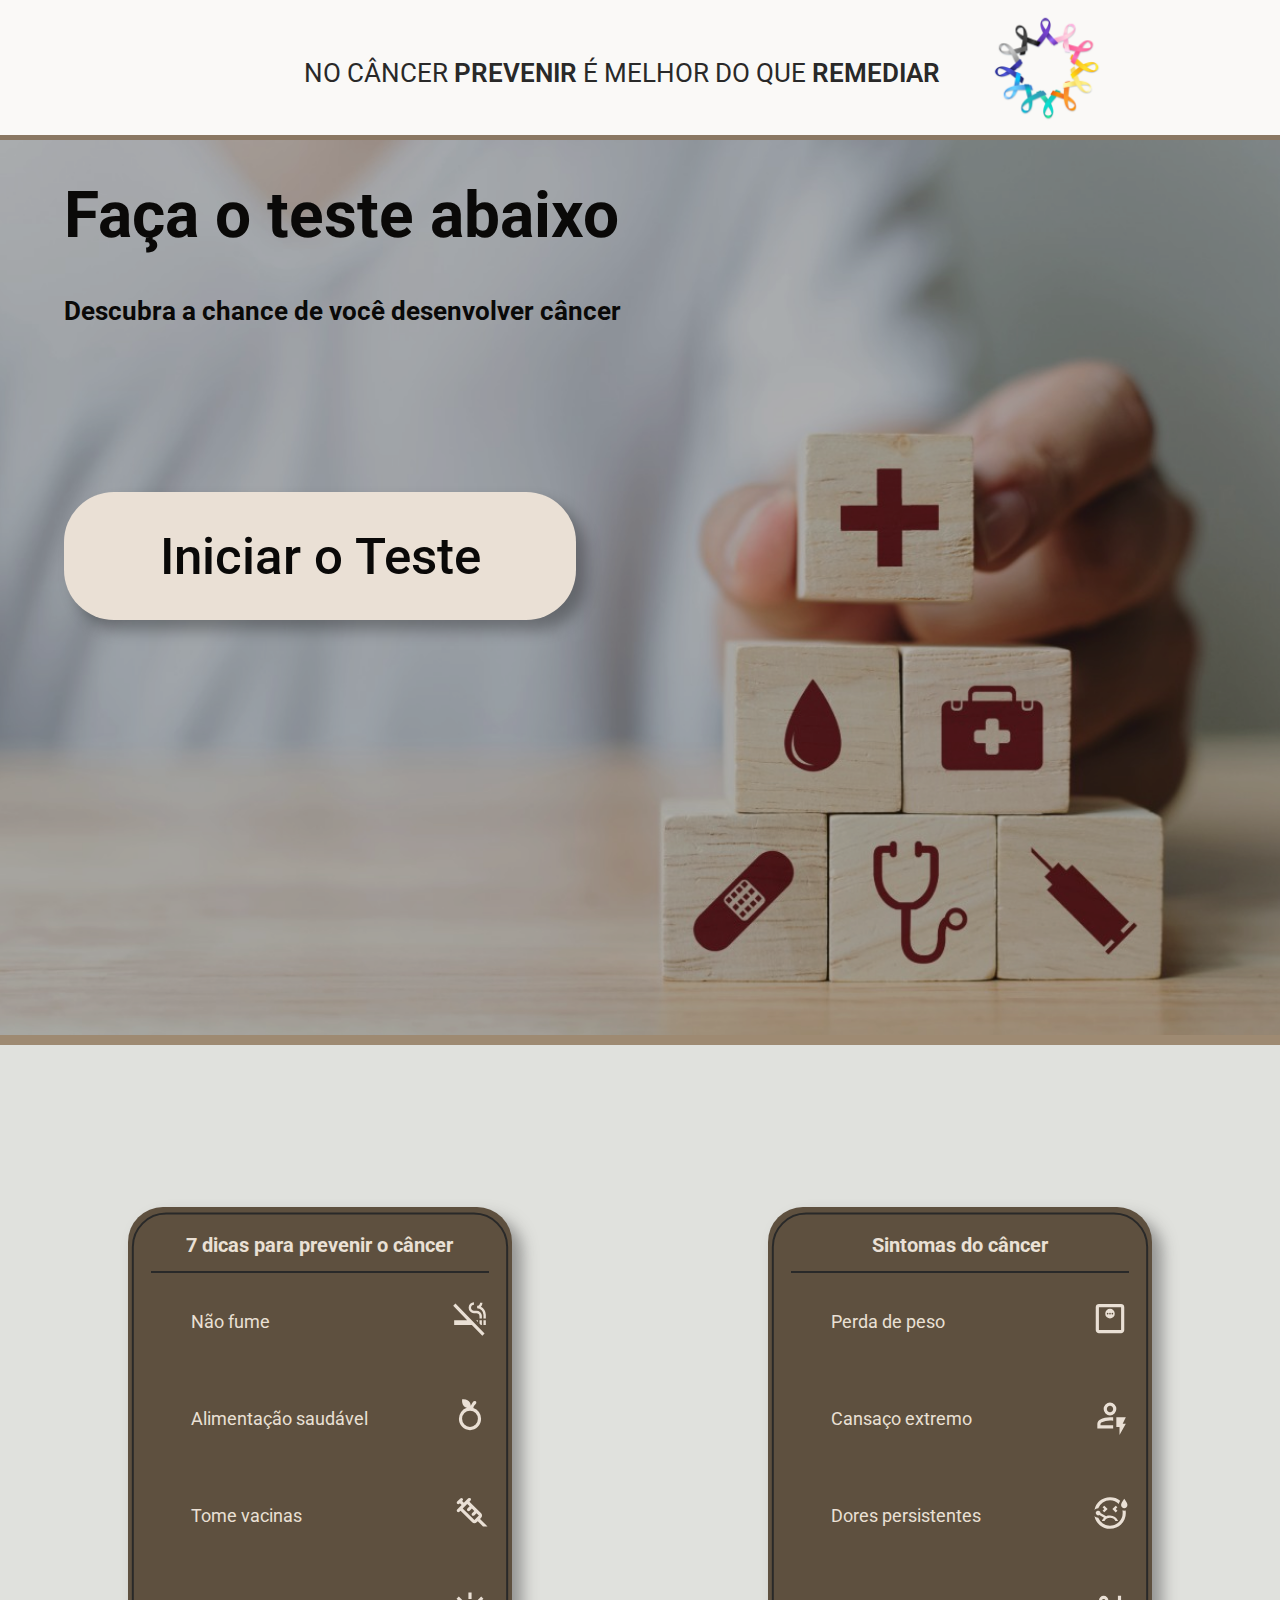
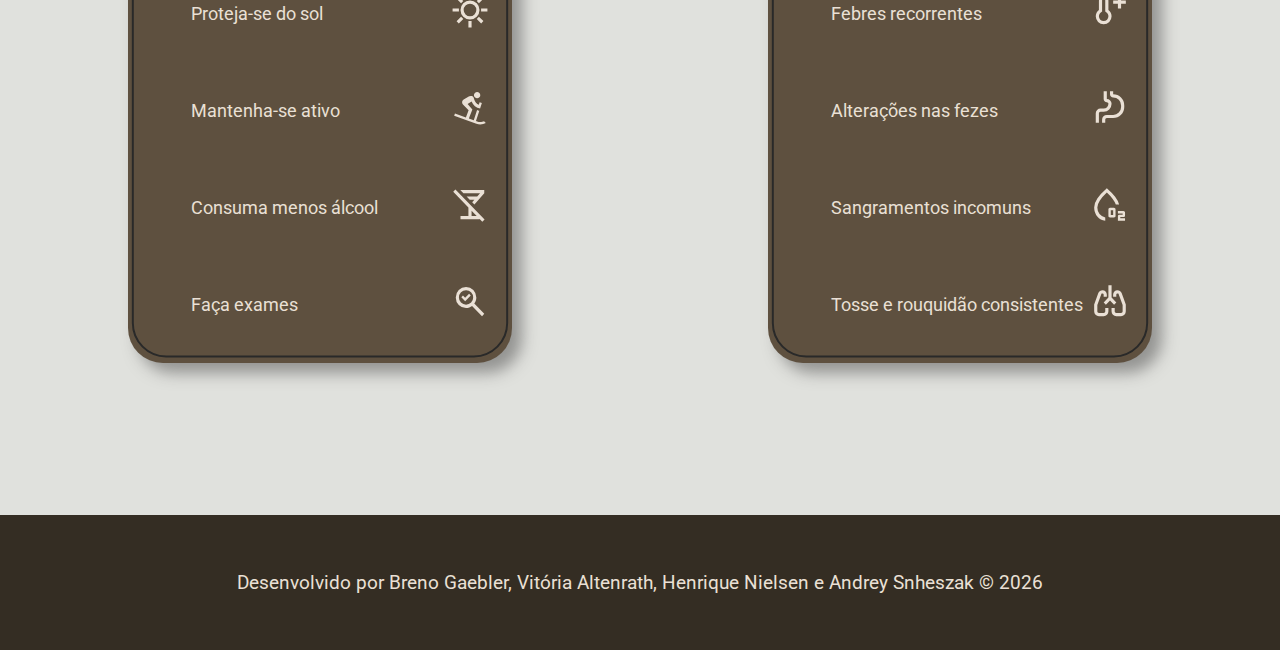
==== index.html @ 9a08d69b "Feita página inicial" ====
<!DOCTYPE html>
<html lang="en">
<head>
    <meta charset="UTF-8">
    <meta name="viewport" content="width=device-width, initial-scale=1.0">
    <title>Home</title>
    <link rel="stylesheet" href="css/style.css">

    <link rel="preconnect" href="https://fonts.googleapis.com">
    <link rel="preconnect" href="https://fonts.gstatic.com" crossorigin>
    <link href="https://fonts.googleapis.com/css2?family=Roboto:ital,wght@0,100;0,300;0,400;0,500;0,700;0,900;1,100;1,300;1,400;1,500;1,700;1,900&display=swap" rel="stylesheet">


</head>
<body>
    <!--Header-->

    <header>
        <p>NO CÂNCER <span>PREVENIR</span> É MELHOR DO QUE <span>REMEDIAR</span></p>
        <img src="images/Logo.jpg" alt="Fitas da consiência">
    </header>

    <!--Hereo-->

    <div class="image">
        <img src="images/fundo_medico.jpg" alt="Fundo com um medico">
    </div>

    <div class="transparency">

    </div>

    <div class="texts">
        <h1>Faça o teste abaixo</h1>
        <h2>Descubra a chance de você desenvolver câncer</h2>
        <a href="quiz.html"><div class="button">
            <p>Iniciar o Teste</p>
        </div></a>
    </div>

    <!--Content-->

    <div class="content">
        <div class="text1">

            <div class="just-container"><div class="border"></div></div>

            <div class="title">
                <h3>7 dicas para prevenir o câncer</h3>
            </div>
            <div class="tips">
                <ul>
                    <li>Não fume</li>
                    <li>Alimentação saudável</li>
                    <li>Tome vacinas</li>
                    <li>Proteja-se do sol</li>
                    <li>Mantenha-se ativo</li>
                    <li>Consuma menos álcool</li>
                    <li>Faça exames</li>
                </ul>
            </div>
            <div class="imagessss">
                <img src="images/smoke_free_24dp_5F6368_FILL0_wght400_GRAD0_opsz24.svg" alt="Não fume">
                <img src="images/nutrition_24dp_5F6368_FILL0_wght400_GRAD0_opsz24.svg" alt="Fruta">
                <img src="images/syringe_24dp_5F6368_FILL0_wght400_GRAD0_opsz24.svg" alt="Vacina">
                <img src="images/sunny_24dp_5F6368_FILL0_wght400_GRAD0_opsz24.svg" alt="Sol">
                <img src="images/downhill_skiing_24dp_5F6368_FILL0_wght400_GRAD0_opsz24.svg" alt="Esporte">
                <img src="images/no_drinks_24dp_EAE0D5_FILL0_wght400_GRAD0_opsz24.svg" alt="No drinks">
                <img src="images/search_check_24dp_EAE0D5_FILL0_wght400_GRAD0_opsz24.svg" alt="Exams">
            </div>

            <div class="border-top">

            </div>
        </div>
        <div class="text2">
            <div class="just-container">
                <div class="border">
                </div>
            </div>
            <div class="title">
                <h3>Sintomas do câncer</h3>
            </div>
            <div class="tips">
                <ul>
                    <li>Perda de peso</li>
                    <li>Cansaço extremo</li>
                    <li>Dores persistentes</li>
                    <li>Febres recorrentes</li>
                    <li>Alterações nas fezes</li>
                    <li>Sangramentos incomuns</li>
                    <li>Tosse e rouquidão consistentes</li>
                </ul>
            </div>
            <div class="imagessss">
                <img src="images/monitor_weight_24dp_EAE0D5_FILL0_wght400_GRAD0_opsz24.svg" alt="Não fume">
                <img src="images/recent_patient_24dp_EAE0D5_FILL0_wght400_GRAD0_opsz24.svg" alt="Fruta">
                <img src="images/sick_24dp_EAE0D5_FILL0_wght400_GRAD0_opsz24.svg" alt="Vacina">
                <img src="images/thermometer_gain_24dp_EAE0D5_FILL0_wght400_GRAD0_opsz24.svg" alt="Sol">
                <img src="images/gastroenterology_24dp_EAE0D5_FILL0_wght400_GRAD0_opsz24.svg" alt="Esporte">
                <img src="images/spo2_24dp_EAE0D5_FILL0_wght400_GRAD0_opsz24.svg" alt="No drinks">
                <img src="images/pulmonology_24dp_EAE0D5_FILL0_wght400_GRAD0_opsz24.svg" alt="Exams">
            </div>
            <div class="border-top">

            </div>
        </div>
    </div>
    
    <footer>
        <p>Desenvolvido por Breno Gaebler, Vitória Altenrath, Henrique Nielsen e Andrey Snheszak © <span id="year"></span></p>
    </footer>
    <script src="js/index.js"></script>
</body>
</html>
---- css/style.css ----
header{
    height: 100%;
    width: 100%;
    display: flex;
    align-items: center;
    justify-content: center;
    background-color: #faf9f7;
    grid-row: 0 1;
}
header p{
    font-family: "Roboto", sans-serif;
    font-weight: 400;
    position: relative;
    top: 5px;
    font-size: 2vw;
    color: #292929;
    left: 5vh;
}

header p span{
    font-weight: 600;
}

header img{
    height: 14vh;
    width: auto;
    position: relative;
    left: 10vh;
}

.image{
    height: 100%;
    width: 100%;
    max-height: 85vh;
    grid-row: 1 2;
    border-top: #c6ac8f solid 5px;
}

.image img{
    height: 100vh;
    width: 100%;
    object-fit: cover;
    object-position: 50% 85%;
    z-index: 1;
}

.transparency {
    position: absolute;
    top: 15vh;
    left: 0;
    width: 100%;
    height: 100%;
    background: rgba(0, 0, 0, 0.3); /* Transparência por cima da imagem */
}

body{
    display: grid;
    grid-template-rows: 15vh 100vh 120vh 15vh;
    margin: 0;
}

.texts{
    font-family: "Roboto", sans-serif;
    position: absolute;
    top: 15vh;
    grid-row: 1 2;
    width: 50%;
    height: 100%;
    color: #0a0908;
    margin-left: 5vw;
}

.texts h1{
    font-size: 5vw;
    grid-row: 0 1;
}

.texts h2{
    grid-row: 1 2;
    font-size: 2vw;
    margin-top: 1vw;
}

.texts div{
    grid-row: 2 3;
}

.button{
    height: 10vw;
    width: 40vw;
    background-color: #eae0d5;
    border-radius: 50px;
    margin-top: 13vw;
    box-shadow: 10px 10px 15px rgba(0, 0, 0, 0.3);
    display: flex;
    justify-content: center;
    align-items: center;
    transform: scale(1.0);
    transition: all 0.5s ease;
}

.button:hover{
    cursor: pointer;
    background-color: #d4c4b8;
    transform: scale(1.1);
}

.button p{
    font-size: 4vw;
    font-weight: 500;
    color: #0a0908;
}

a{
    text-decoration: none;
}

.content{
    height: 100%;
    width: 100%;
    background-color: #e0e1dd;
    border-top-color: #9e8a72;
    border-top-width: 10px;
    border-top-style: solid;
    display: grid;
    grid-template-columns: 1fr 3fr 1fr 1fr 3fr 1fr;
    grid-template-rows: 1.5fr 7fr 1.5fr;
}

.text1{
    grid-row: 2 / 3;
    grid-column: 2 / 3;
}

.text2{
    grid-row: 2 / 3;
    grid-column: 5 / 6;
}

.text1, .text2{
    font-family: "Roboto", sans-serif;
    background-color: #5e503f;
    width: 100%;
    height: 100%;
    max-width: 100%;
    max-width: 100%;
    border-radius: 35px;
    box-shadow: 10px 10px 15px rgba(71, 71, 71, 0.5);
    display: grid;
    grid-template-rows: 1fr 9fr;
    grid-template-columns: 2fr 5fr 5fr 88fr 5fr 5fr 2fr;
    color: #eae0d5;
}

.just-container{
    width: 100%;
    height: 100%;
    display: flex;
    justify-content: center;
    align-items: center;
    grid-row: 1 / 3;
    grid-column: 1 / 8;
    min-width: 100%;
    min-height: 100%;
}

.border{
    width: 100%;
    height: 100%;
    transform: scale(0.98);
    border: 2px solid #292929;
    border-radius: 35px;
}

.title{
    grid-row: 1 / 2;
    grid-column: 2 / 7;
    display: flex;
    align-items: center;
    justify-content: center;
    font-size: 1.35vw;
}

.tips{
    grid-row: 2 / 3;
    grid-column: 3 / 5;
    height: 100%;
    width: 100%;
    max-height: 100%;
}

ul{
    list-style: none;
    display: flex;
    flex-direction: column;
    justify-content: space-around;
    height: 100%;
    max-height: 100%;
    position: relative;
    bottom: 2vw;
}

.imagessss img{
    height: 3vw;
}

.imagessss{
    grid-column: 5 / 6;
    grid-row: 2 / 3;
    display: flex;
    flex-direction: column;
    height: 100%;
    width: 100%;
    max-width: 100%;
    justify-content: space-around;
    position: relative;
    bottom: 1vw;
}

li{
    display: flex;
    font-size: 1.4vw;
}

.border-top{
    grid-row: 1 / 2;
    grid-column: 3 / 6;
    height: 85%;
    width: 100%;
    border-bottom: 2px solid #292929;
}

footer{
    grid-row: 4 / 5;
    height: 100%;
    width: 100%;
    background-color: #342d23;
    color: #eae0d5;
    font-family: "Roboto", sans-serif;
    font-size: 1.5vw;
    display: flex;
    justify-content: center;
    align-items: center;
}

@media (max-width: 750px){
    header{
        justify-content: flex-start;
    }

    header img{
        position: relative;
        left: 13vw;
    }

    header p{
        font-size: 2.7vw;
    }

    .image img{
        object-position: 75% 85%;
    }
}
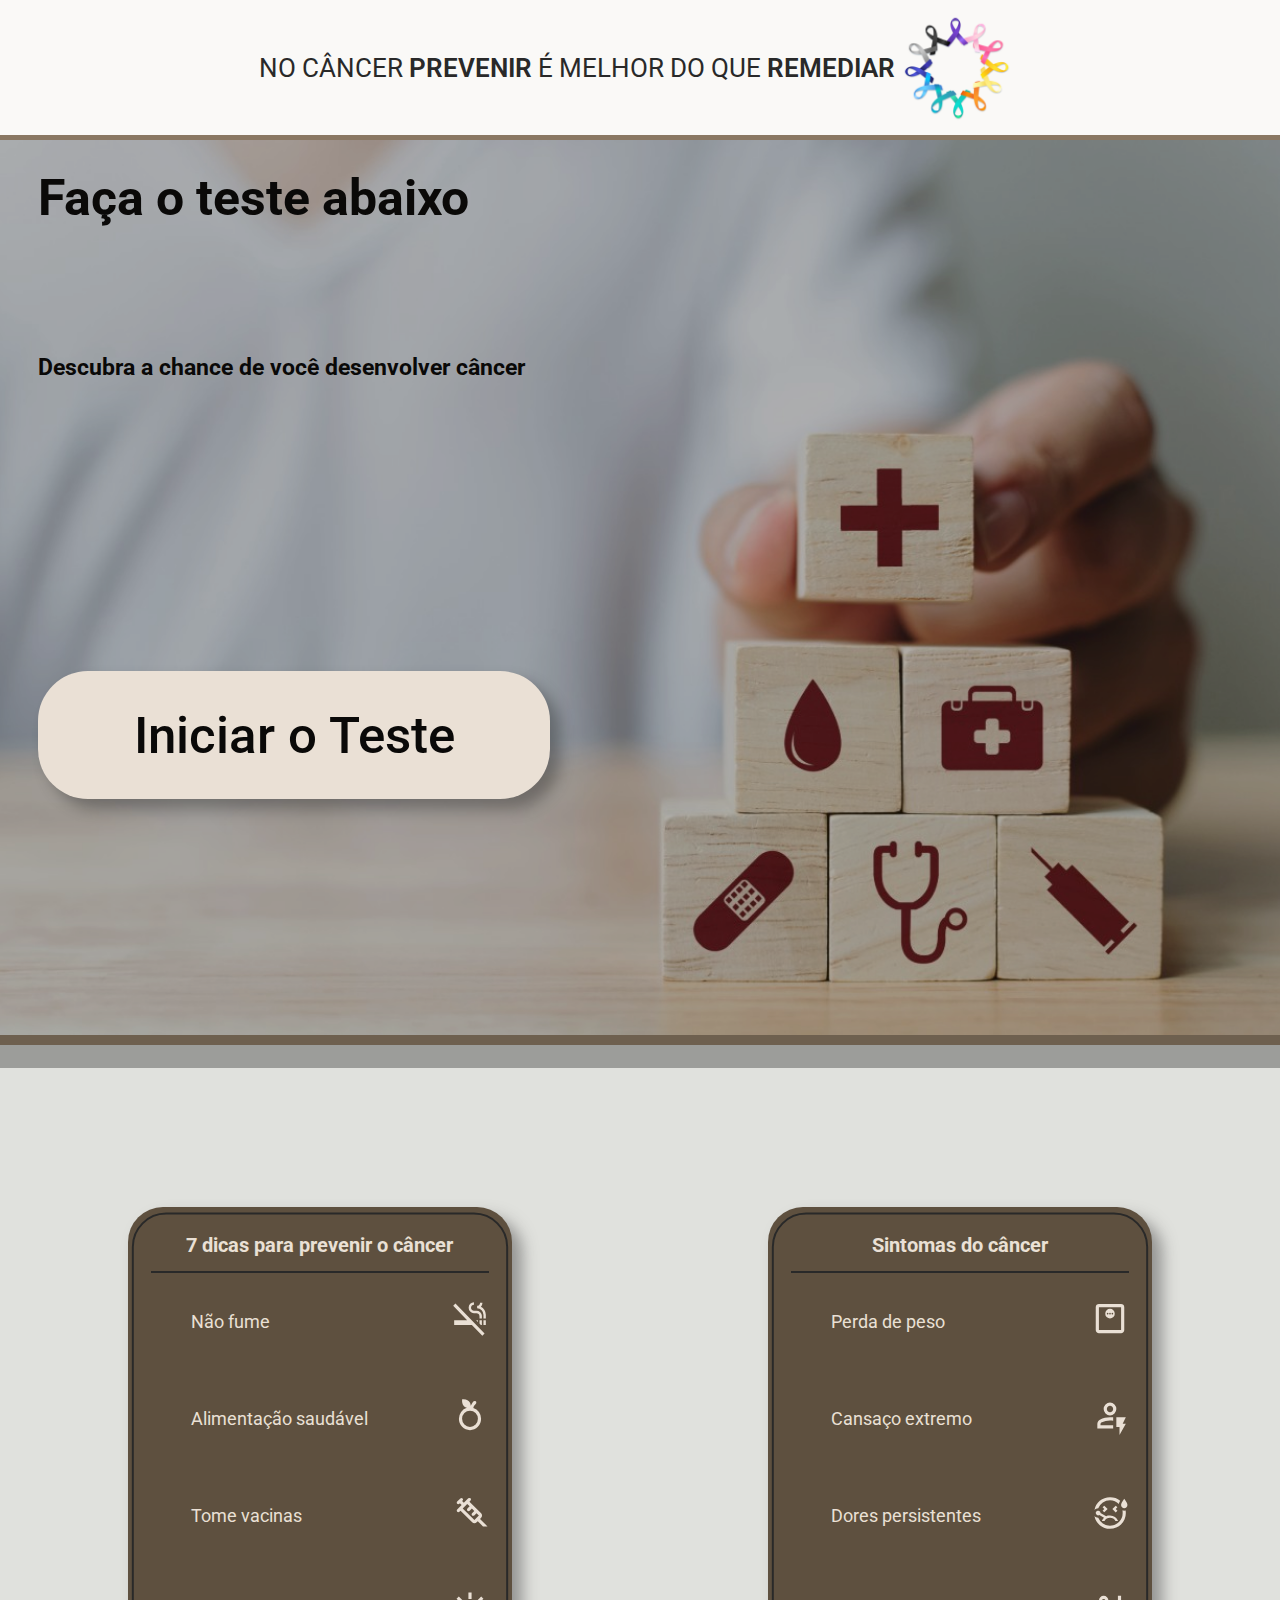
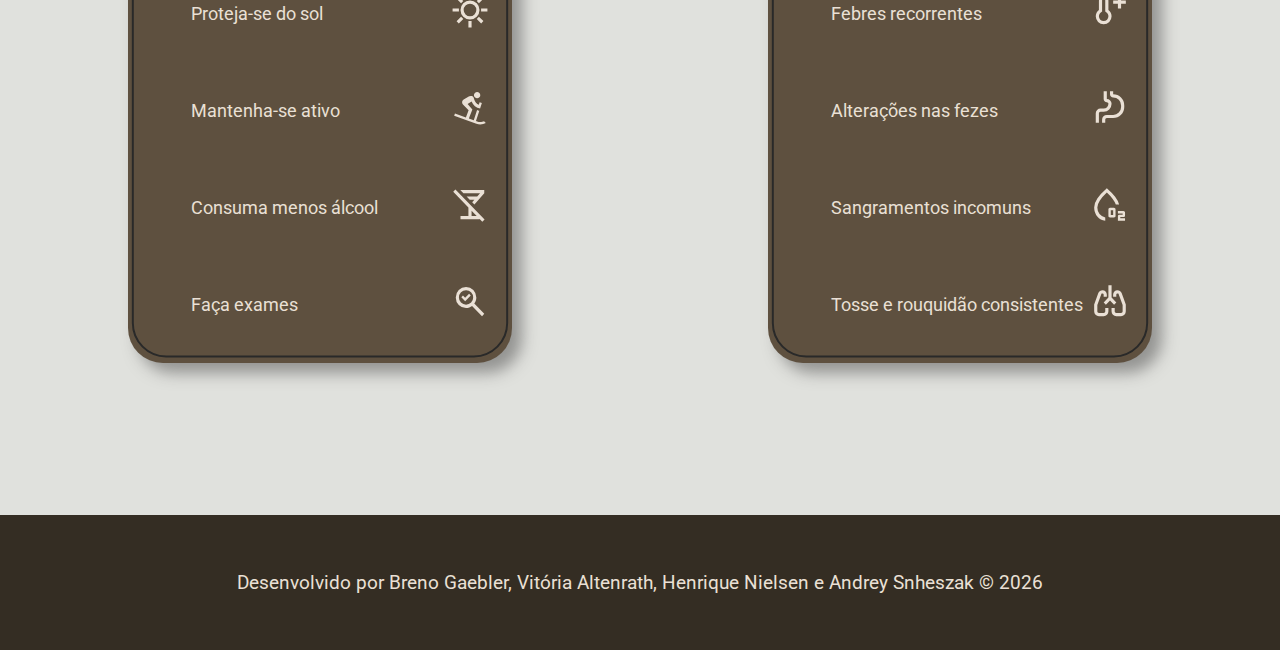
==== commit 0c9bd2ad: "Oi" ====
--- a/index.html
+++ b/index.html
@@ -1,5 +1,5 @@
 <!DOCTYPE html>
-<html lang="en">
+<html lang="pt-br">
 <head>
     <meta charset="UTF-8">
     <meta name="viewport" content="width=device-width, initial-scale=1.0">
@@ -21,23 +21,27 @@
     </header>
 
     <!--Hereo-->
-
-    <div class="image">
-        <img src="images/fundo_medico.jpg" alt="Fundo com um medico">
+    <div class="hereo">
+        <div class="image">
+            <img src="images/fundo_medico.jpg" alt="Fundo com um medico">
+        </div>
+        <div class="transparency">
+    
+        </div>
+        <div class="texts">
+            <div id="h1">
+                <h1>Faça o teste abaixo</h1>
+            </div>
+            <div id="h2">
+                <h2>Descubra a chance de você desenvolver câncer</h2>
+            </div>
+            <div id="quiz">
+                <a href="quiz.html"><div class="button">
+                    <p>Iniciar o Teste</p>
+                </div></a>
+            </div>
+        </div>    
     </div>
-
-    <div class="transparency">
-
-    </div>
-
-    <div class="texts">
-        <h1>Faça o teste abaixo</h1>
-        <h2>Descubra a chance de você desenvolver câncer</h2>
-        <a href="quiz.html"><div class="button">
-            <p>Iniciar o Teste</p>
-        </div></a>
-    </div>
-
     <!--Content-->
 
     <div class="content">
--- a/css/style.css
+++ b/css/style.css
@@ -6,16 +6,13 @@
     align-items: center;
     justify-content: center;
     background-color: #faf9f7;
-    grid-row: 0 1;
+    grid-row: 1 / 2;
 }
 header p{
     font-family: "Roboto", sans-serif;
     font-weight: 400;
-    position: relative;
-    top: 5px;
     font-size: 2vw;
     color: #292929;
-    left: 5vh;
 }
 
 header p span{
@@ -25,20 +22,23 @@
 header img{
     height: 14vh;
     width: auto;
-    position: relative;
-    left: 10vh;
 }
 
 .image{
     height: 100%;
     width: 100%;
-    max-height: 85vh;
-    grid-row: 1 2;
+    max-height: 100%;
     border-top: #c6ac8f solid 5px;
 }
 
+.hereo{
+    grid-row: 2 / 3;
+    height: 100%;
+    width: 100%;
+}
+
 .image img{
-    height: 100vh;
+    height: 100%;
     width: 100%;
     object-fit: cover;
     object-position: 50% 85%;
@@ -49,9 +49,12 @@
     position: absolute;
     top: 15vh;
     left: 0;
-    width: 100%;
-    height: 100%;
+    right: 0;
+    bottom: 0;
+    height: 103.70%;
+    width: 100%;
     background: rgba(0, 0, 0, 0.3); /* Transparência por cima da imagem */
+    z-index: 2;
 }
 
 body{
@@ -64,22 +67,28 @@
     font-family: "Roboto", sans-serif;
     position: absolute;
     top: 15vh;
-    grid-row: 1 2;
-    width: 50%;
-    height: 100%;
+    bottom: 0;
+    left: 0;
+    right: 0;
+    grid-row: 2 / 3;
+    width: 100%;
+    height: 100%;
+    max-height: 100%;
     color: #0a0908;
-    margin-left: 5vw;
-}
-
-.texts h1{
-    font-size: 5vw;
-    grid-row: 0 1;
-}
-
-.texts h2{
-    grid-row: 1 2;
-    font-size: 2vw;
-    margin-top: 1vw;
+    display: grid;
+    grid-template-rows: 2fr 1fr 6fr;
+    z-index: 3;
+    margin-left: 3vw;
+}
+
+#h1{
+    font-size: 25px;
+    grid-row: 1 / 2;
+}
+
+#h2{
+    grid-row: 2 / 3;
+    font-size: 15px;
 }
 
 .texts div{
@@ -91,13 +100,22 @@
     width: 40vw;
     background-color: #eae0d5;
     border-radius: 50px;
-    margin-top: 13vw;
     box-shadow: 10px 10px 15px rgba(0, 0, 0, 0.3);
     display: flex;
     justify-content: center;
     align-items: center;
     transform: scale(1.0);
     transition: all 0.5s ease;
+    
+}
+
+#quiz{
+    grid-row: 3 / 4;
+    height: 100%;
+    width: 100%;
+    display: flex;
+    align-items: center;
+    justify-content: flex-start;
 }
 
 .button:hover{
@@ -114,6 +132,8 @@
 
 a{
     text-decoration: none;
+    height: 10vw;
+    width: 40vw;
 }
 
 .content{
@@ -126,6 +146,7 @@
     display: grid;
     grid-template-columns: 1fr 3fr 1fr 1fr 3fr 1fr;
     grid-template-rows: 1.5fr 7fr 1.5fr;
+    grid-row: 3 / 4;
 }
 
 .text1{
@@ -249,16 +270,39 @@
         justify-content: flex-start;
     }
 
-    header img{
-        position: relative;
-        left: 13vw;
-    }
-
     header p{
         font-size: 2.7vw;
+        margin-left: 20px;
     }
 
     .image img{
         object-position: 75% 85%;
     }
+
+    footer{
+        font-size: 2.3vw;
+    }
+
+    .button{
+        height: 20vw;
+        width: 80vw;
+    }
+}
+@media (max-width: 450px){
+    header{
+        justify-content: flex-start;
+    }
+
+    header p{
+        font-size: 3vw;
+        margin-left: 20px;
+    }
+
+    .image img{
+        object-position: 75% 85%;
+    }
+
+    header img{
+        height: 10vh;
+    }
 }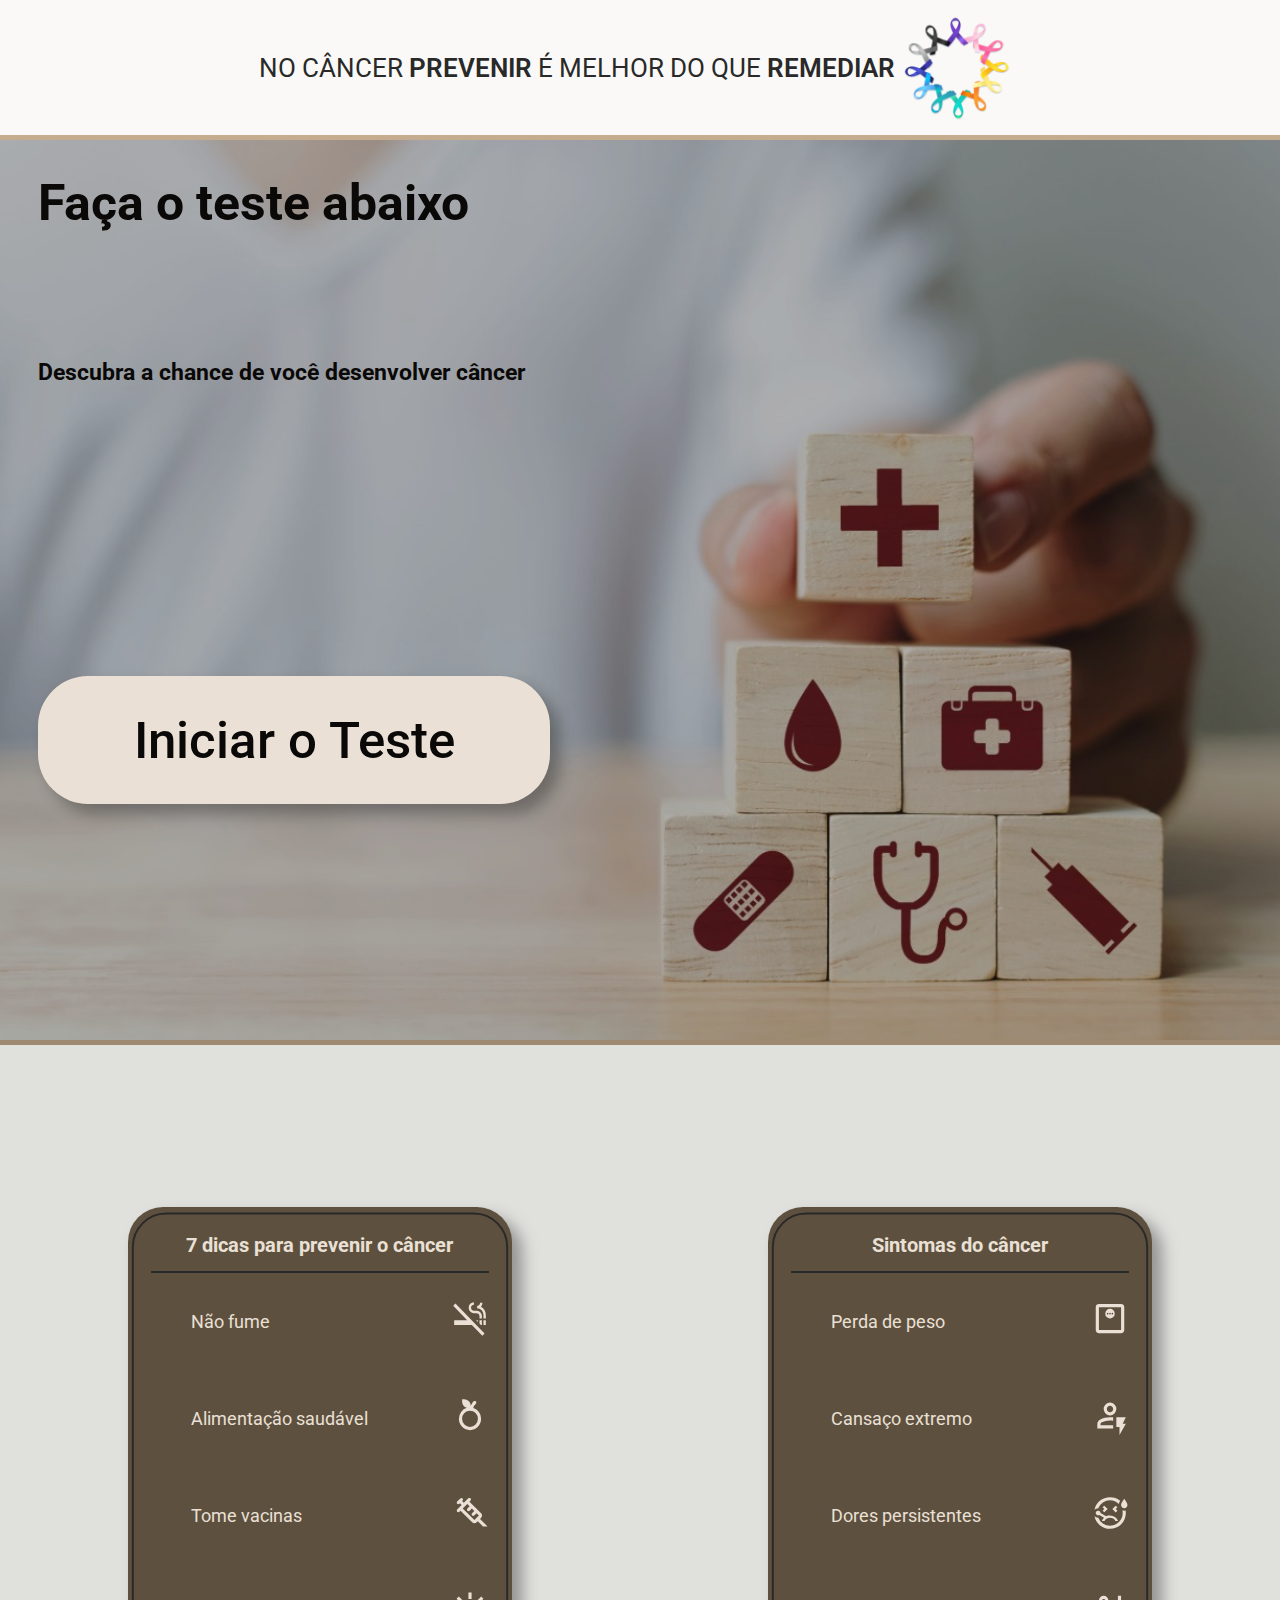
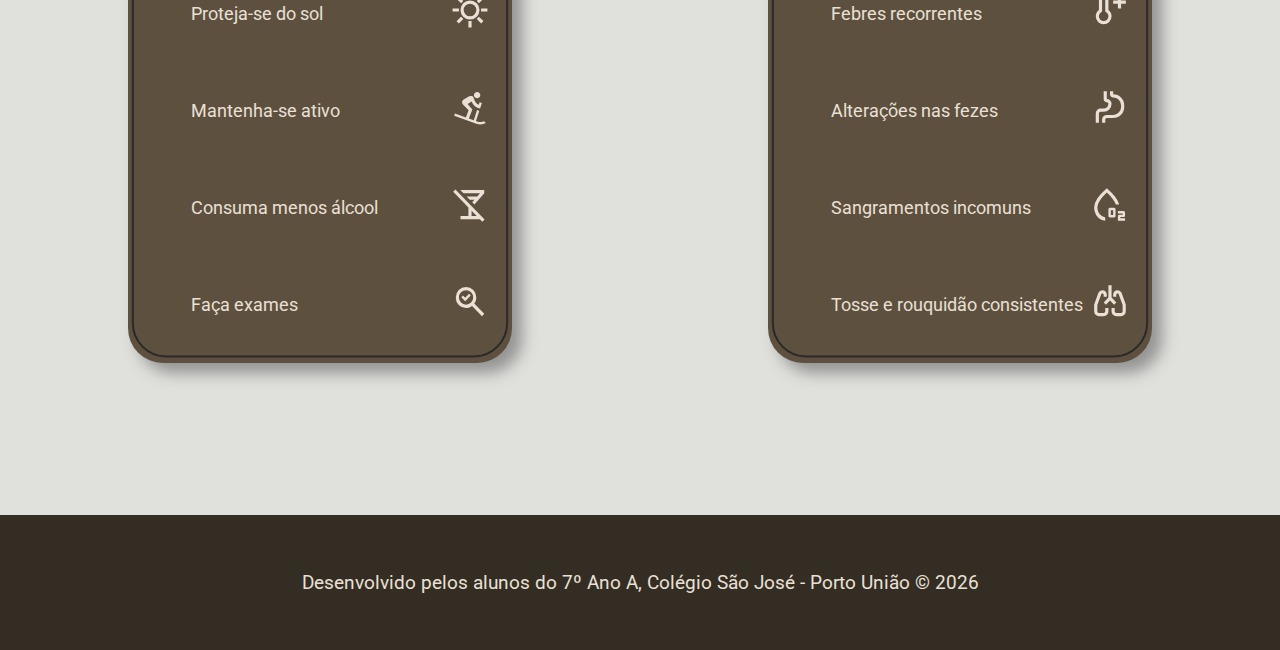
==== commit 13f1a7c1: "Final version" ====
--- a/index.html
+++ b/index.html
@@ -24,23 +24,22 @@
     <div class="hereo">
         <div class="image">
             <img src="images/fundo_medico.jpg" alt="Fundo com um medico">
-        </div>
-        <div class="transparency">
-    
-        </div>
-        <div class="texts">
-            <div id="h1">
-                <h1>Faça o teste abaixo</h1>
+            <div class="transparency">
+                <div class="texts">
+                    <div id="h1">
+                        <h1>Faça o teste abaixo</h1>
+                    </div>
+                    <div id="h2">
+                        <h2>Descubra a chance de você desenvolver câncer</h2>
+                    </div>
+                    <div id="quiz">
+                        <a href="quiz.html"><div class="button touch">
+                            <p>Iniciar o Teste</p>
+                        </div></a>
+                    </div>
+                </div> 
             </div>
-            <div id="h2">
-                <h2>Descubra a chance de você desenvolver câncer</h2>
-            </div>
-            <div id="quiz">
-                <a href="quiz.html"><div class="button">
-                    <p>Iniciar o Teste</p>
-                </div></a>
-            </div>
-        </div>    
+        </div>   
     </div>
     <!--Content-->
 
@@ -112,7 +111,7 @@
     </div>
     
     <footer>
-        <p>Desenvolvido por Breno Gaebler, Vitória Altenrath, Henrique Nielsen e Andrey Snheszak © <span id="year"></span></p>
+        <p>Desenvolvido pelos alunos do 7º Ano A, Colégio São José - Porto União © <span id="year"></span></p>
     </footer>
     <script src="js/index.js"></script>
 </body>
--- a/css/style.css
+++ b/css/style.css
@@ -29,6 +29,8 @@
     width: 100%;
     max-height: 100%;
     border-top: #c6ac8f solid 5px;
+    z-index: 1;
+    position: absolute;
 }
 
 .hereo{
@@ -42,34 +44,27 @@
     width: 100%;
     object-fit: cover;
     object-position: 50% 85%;
-    z-index: 1;
 }
 
 .transparency {
-    position: absolute;
-    top: 15vh;
-    left: 0;
-    right: 0;
-    bottom: 0;
-    height: 103.70%;
+    height: 100%;
     width: 100%;
     background: rgba(0, 0, 0, 0.3); /* Transparência por cima da imagem */
     z-index: 2;
+    position: absolute;
+    bottom: 0;
 }
 
 body{
     display: grid;
     grid-template-rows: 15vh 100vh 120vh 15vh;
     margin: 0;
+    overflow-x: hidden;
 }
 
 .texts{
     font-family: "Roboto", sans-serif;
-    position: absolute;
-    top: 15vh;
-    bottom: 0;
-    left: 0;
-    right: 0;
+    position: relative;
     grid-row: 2 / 3;
     width: 100%;
     height: 100%;
@@ -118,7 +113,7 @@
     justify-content: flex-start;
 }
 
-.button:hover{
+.touch:hover{
     cursor: pointer;
     background-color: #d4c4b8;
     transform: scale(1.1);
@@ -264,29 +259,94 @@
     justify-content: center;
     align-items: center;
 }
-
-@media (max-width: 750px){
+@media (max-width: 1200px){
+    body{
+        grid-template-rows: 40vh 100vh 120vh 15vh;
+    }
+
     header{
-        justify-content: flex-start;
+        flex-direction: column;
     }
 
     header p{
-        font-size: 2.7vw;
-        margin-left: 20px;
-    }
-
-    .image img{
-        object-position: 75% 85%;
-    }
-
-    footer{
-        font-size: 2.3vw;
-    }
-
+        font-size: 3.6vw;
+    }
+}
+
+@media (max-width: 850px){
+    body{
+        grid-template-rows: 40vh 100vh 200vh 15vh;
+    }
+    
     .button{
         height: 20vw;
         width: 80vw;
     }
+
+    .image img{
+        object-position: 10% 85%;
+    }
+
+    #h1, #h2{
+        display: flex;
+        justify-content: center;
+        max-width: 90%;
+        width: 90%;
+    }
+
+    #quiz{
+        width: 90%;
+        max-width: 90%;
+        justify-content: center;
+    }
+
+    #quiz a{
+        width: 90%;
+        height: 20%;
+    }
+
+    #quiz div{
+        height: 100%;
+        width: 100%;
+    }
+
+    .texts{
+        grid-template-rows: 0.8fr 0.8fr 8.4fr;
+    }
+
+    .content{
+        grid-template-rows: 1fr 9fr 0.5fr 0.5fr 9fr 1fr;
+        grid-template-columns: 1fr 9fr 1fr;
+    }
+
+    .text1{
+        grid-row: 2 / 3;
+        grid-template-columns: 2 / 3;
+    }
+
+    .text2{
+        grid-row: 5 / 6;
+        grid-column: 2 / 3;
+    }
+
+    .text1 h3, .text2 h3{
+        font-size: 2.5vw;
+    }
+
+    .imagessss img{
+        height: 175%;
+        width: 175%;
+    }
+
+    .tips li{
+        font-size: 3vw;
+    }
+}
+
+@media (max-width: 750px){
+    footer{
+        font-size: 2.3vw;
+    }
 }
 @media (max-width: 450px){
     header{
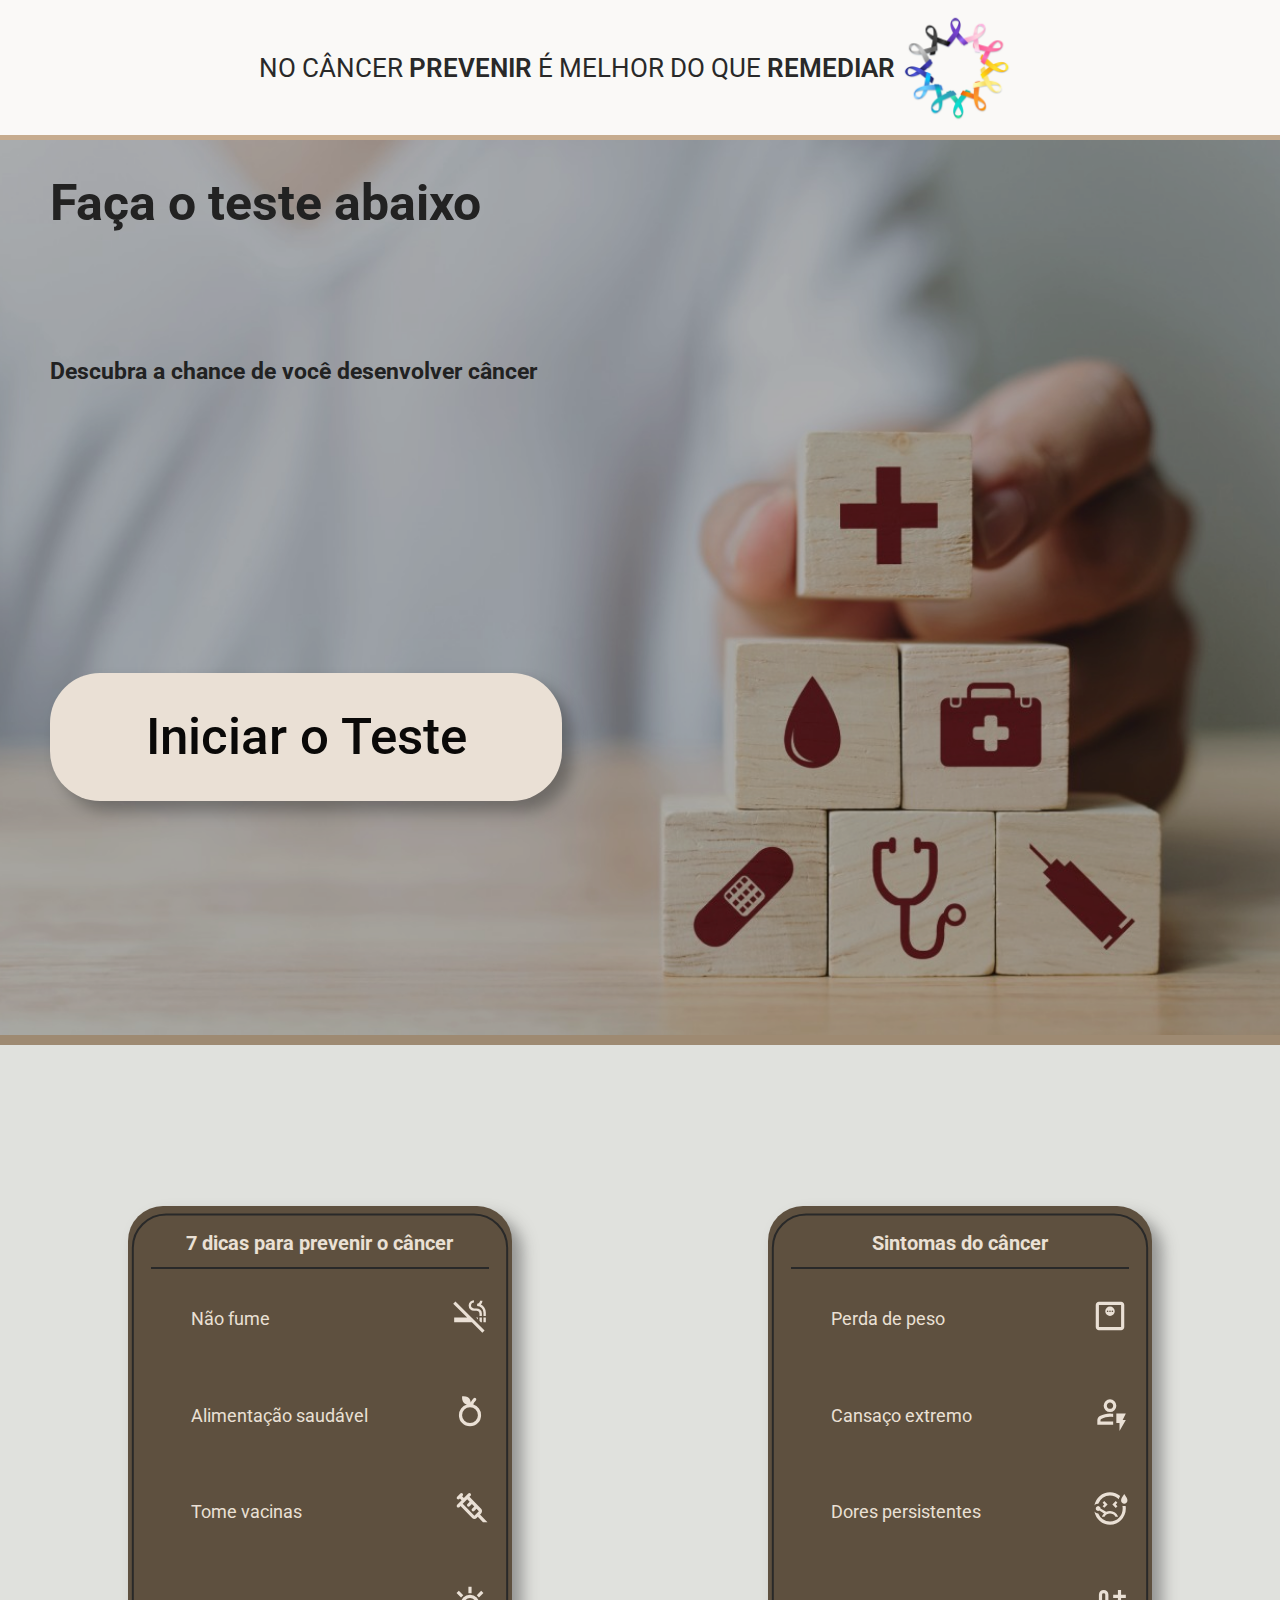
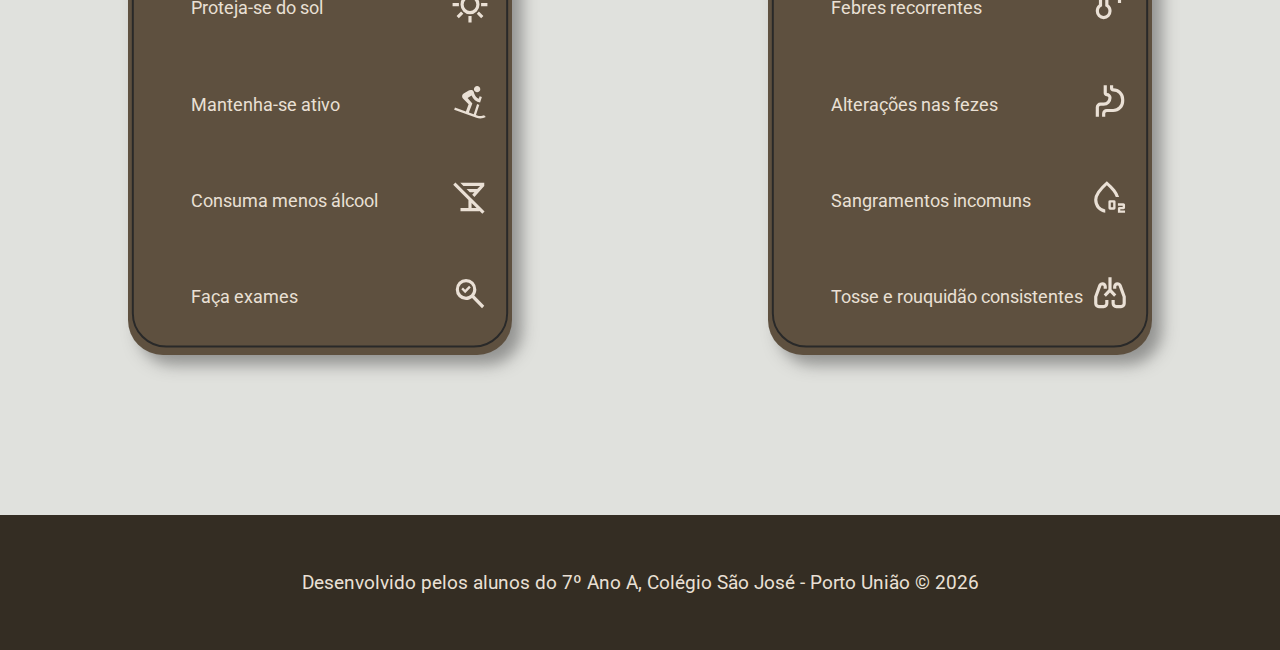
==== commit a485078b: "Serio socorro, nao to entendendo o erro" ====
--- a/index.html
+++ b/index.html
@@ -2,6 +2,7 @@
 <html lang="pt-br">
 <head>
     <meta charset="UTF-8">
+    <meta name="viewport" content="width=device-width, initial-scale=1, maximum-scale=1, user-scalable=no">
     <meta name="viewport" content="width=device-width, initial-scale=1.0">
     <title>Home</title>
     <link rel="stylesheet" href="css/style.css">
--- a/css/style.css
+++ b/css/style.css
@@ -60,30 +60,34 @@
     grid-template-rows: 15vh 100vh 120vh 15vh;
     margin: 0;
     overflow-x: hidden;
+    width: 100%;
+    max-width: 100%;
 }
 
 .texts{
     font-family: "Roboto", sans-serif;
     position: relative;
     grid-row: 2 / 3;
-    width: 100%;
+    width: 100% - 50px;
     height: 100%;
     max-height: 100%;
     color: #0a0908;
     display: grid;
     grid-template-rows: 2fr 1fr 6fr;
     z-index: 3;
-    margin-left: 3vw;
+    padding-left: 50px;
 }
 
 #h1{
     font-size: 25px;
     grid-row: 1 / 2;
+    color: #222;
 }
 
 #h2{
     grid-row: 2 / 3;
     font-size: 15px;
+    color: #222;
 }
 
 .texts div{
@@ -221,6 +225,16 @@
     height: 3vw;
 }
 
+* {
+    box-sizing: border-box !important;
+  }
+
+  html, body {
+    overflow-x: hidden;
+    margin: 0; 
+    padding: 0;
+  }
+
 .imagessss{
     grid-column: 5 / 6;
     grid-row: 2 / 3;
@@ -258,24 +272,12 @@
     display: flex;
     justify-content: center;
     align-items: center;
-}
-@media (max-width: 1200px){
-    body{
-        grid-template-rows: 40vh 100vh 120vh 15vh;
-    }
-
-    header{
-        flex-direction: column;
-    }
-
-    header p{
-        font-size: 3.6vw;
-    }
+    text-align: center;
 }
 
 @media (max-width: 850px){
     body{
-        grid-template-rows: 40vh 100vh 200vh 15vh;
+        grid-template-rows: 15vh 100vh 200vh 15vh;
     }
     
     .button{
@@ -290,18 +292,19 @@
     #h1, #h2{
         display: flex;
         justify-content: center;
-        max-width: 90%;
-        width: 90%;
+        max-width: 100%;
+        width: 100%;
+        text-align: center;
     }
 
     #quiz{
-        width: 90%;
-        max-width: 90%;
+        width: 100%;
+        max-width: 100%;
         justify-content: center;
     }
 
     #quiz a{
-        width: 90%;
+        width: 75%;
         height: 20%;
     }
 
@@ -312,6 +315,8 @@
 
     .texts{
         grid-template-rows: 0.8fr 0.8fr 8.4fr;
+        padding-left: 0;
+        width: 100%;
     }
 
     .content{
@@ -321,7 +326,7 @@
 
     .text1{
         grid-row: 2 / 3;
-        grid-template-columns: 2 / 3;
+        grid-column: 2 / 3;
     }
 
     .text2{
@@ -341,28 +346,45 @@
     .tips li{
         font-size: 3vw;
     }
-}
-
-@media (max-width: 750px){
-    footer{
-        font-size: 2.3vw;
-    }
-}
-@media (max-width: 450px){
-    header{
-        justify-content: flex-start;
+
+    .tips ul{
+        padding-left: 10px;
+    }
+}
+
+@media (max-width: 900px){
+    header img{
+        display: none;
     }
 
     header p{
-        font-size: 3vw;
-        margin-left: 20px;
-    }
-
-    .image img{
-        object-position: 75% 85%;
-    }
-
-    header img{
-        height: 10vh;
-    }
-}+        font-size: 25px;
+        text-align: center;
+    }
+}
+
+@media (max-width: 525px){
+    header p{
+        font-size: 4.6vw;
+    }
+
+    footer p{
+        font-size: 3.4vw;
+    }
+}
+
+@media (max-width: 425px){
+    .tips li{
+        font-size: 4vw;
+    }
+
+    .title h3{
+        font-size: 5vw;
+    }
+}
+
+@media (max-width: 870px) and (min-width: 526px){
+    footer p{
+        font-size: 2.7vw;
+    }
+}
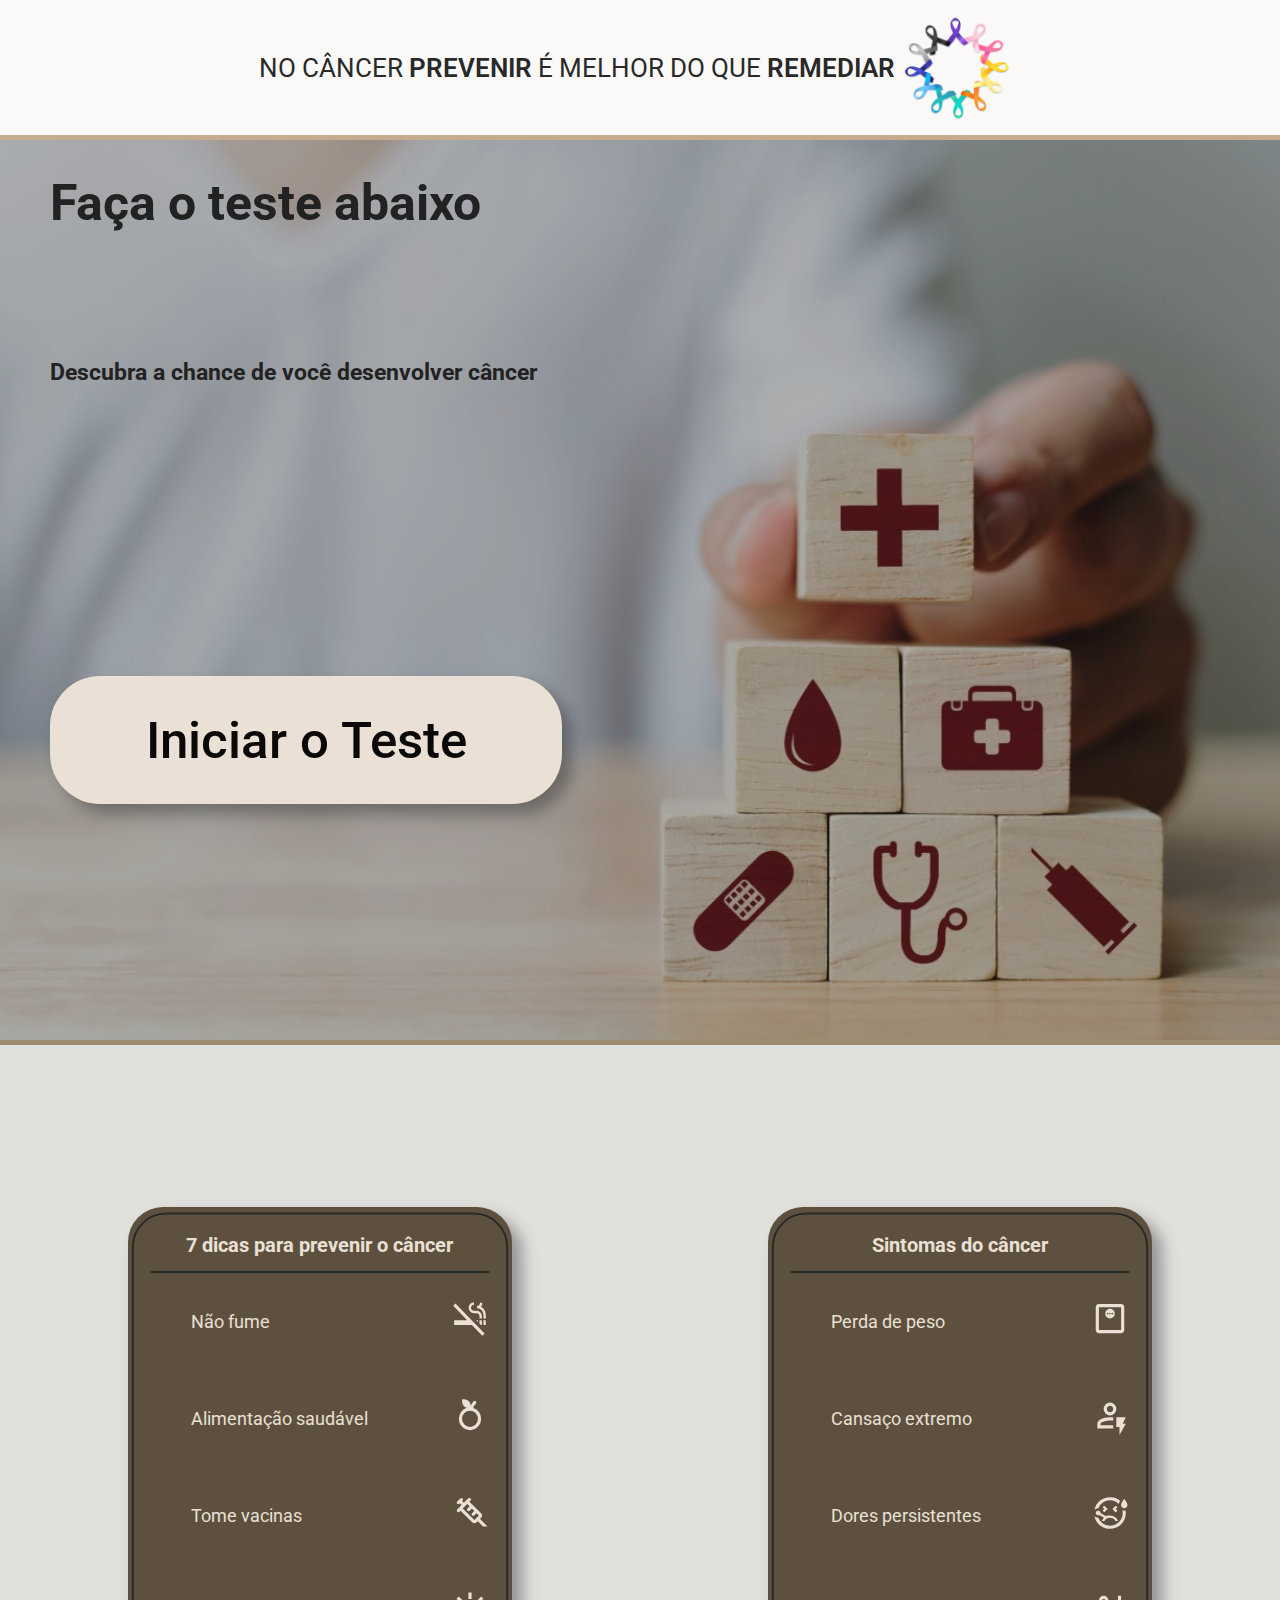
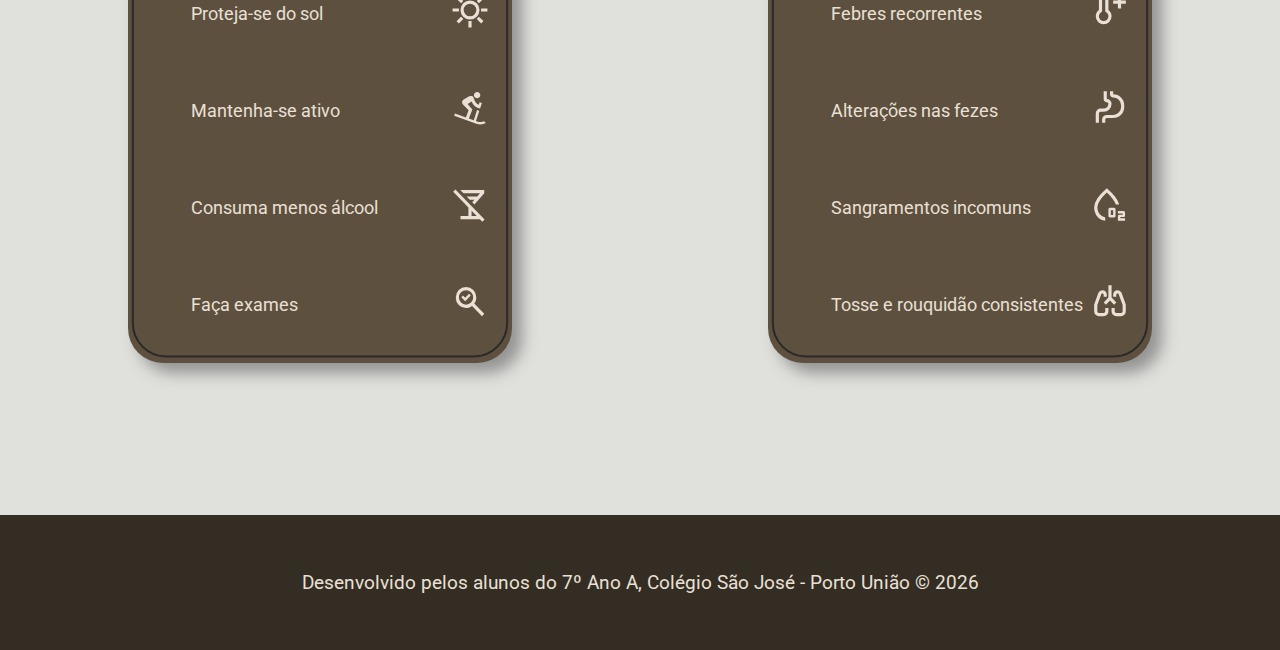
==== commit 450054c0: "Test" ====
--- a/index.html
+++ b/index.html
@@ -3,7 +3,6 @@
 <head>
     <meta charset="UTF-8">
     <meta name="viewport" content="width=device-width, initial-scale=1, maximum-scale=1, user-scalable=no">
-    <meta name="viewport" content="width=device-width, initial-scale=1.0">
     <title>Home</title>
     <link rel="stylesheet" href="css/style.css">
 
--- a/css/style.css
+++ b/css/style.css
@@ -28,6 +28,7 @@
     height: 100%;
     width: 100%;
     max-height: 100%;
+    min-height: 100%;
     border-top: #c6ac8f solid 5px;
     z-index: 1;
     position: absolute;
@@ -37,6 +38,7 @@
     grid-row: 2 / 3;
     height: 100%;
     width: 100%;
+    min-height: 100%;
 }
 
 .image img{
@@ -53,6 +55,7 @@
     z-index: 2;
     position: absolute;
     bottom: 0;
+    min-height: 100%;
 }
 
 body{
@@ -76,6 +79,7 @@
     grid-template-rows: 2fr 1fr 6fr;
     z-index: 3;
     padding-left: 50px;
+    min-height: 100%;
 }
 
 #h1{
@@ -225,15 +229,11 @@
     height: 3vw;
 }
 
-* {
-    box-sizing: border-box !important;
-  }
-
-  html, body {
+html, body {
     overflow-x: hidden;
     margin: 0; 
     padding: 0;
-  }
+}
 
 .imagessss{
     grid-column: 5 / 6;
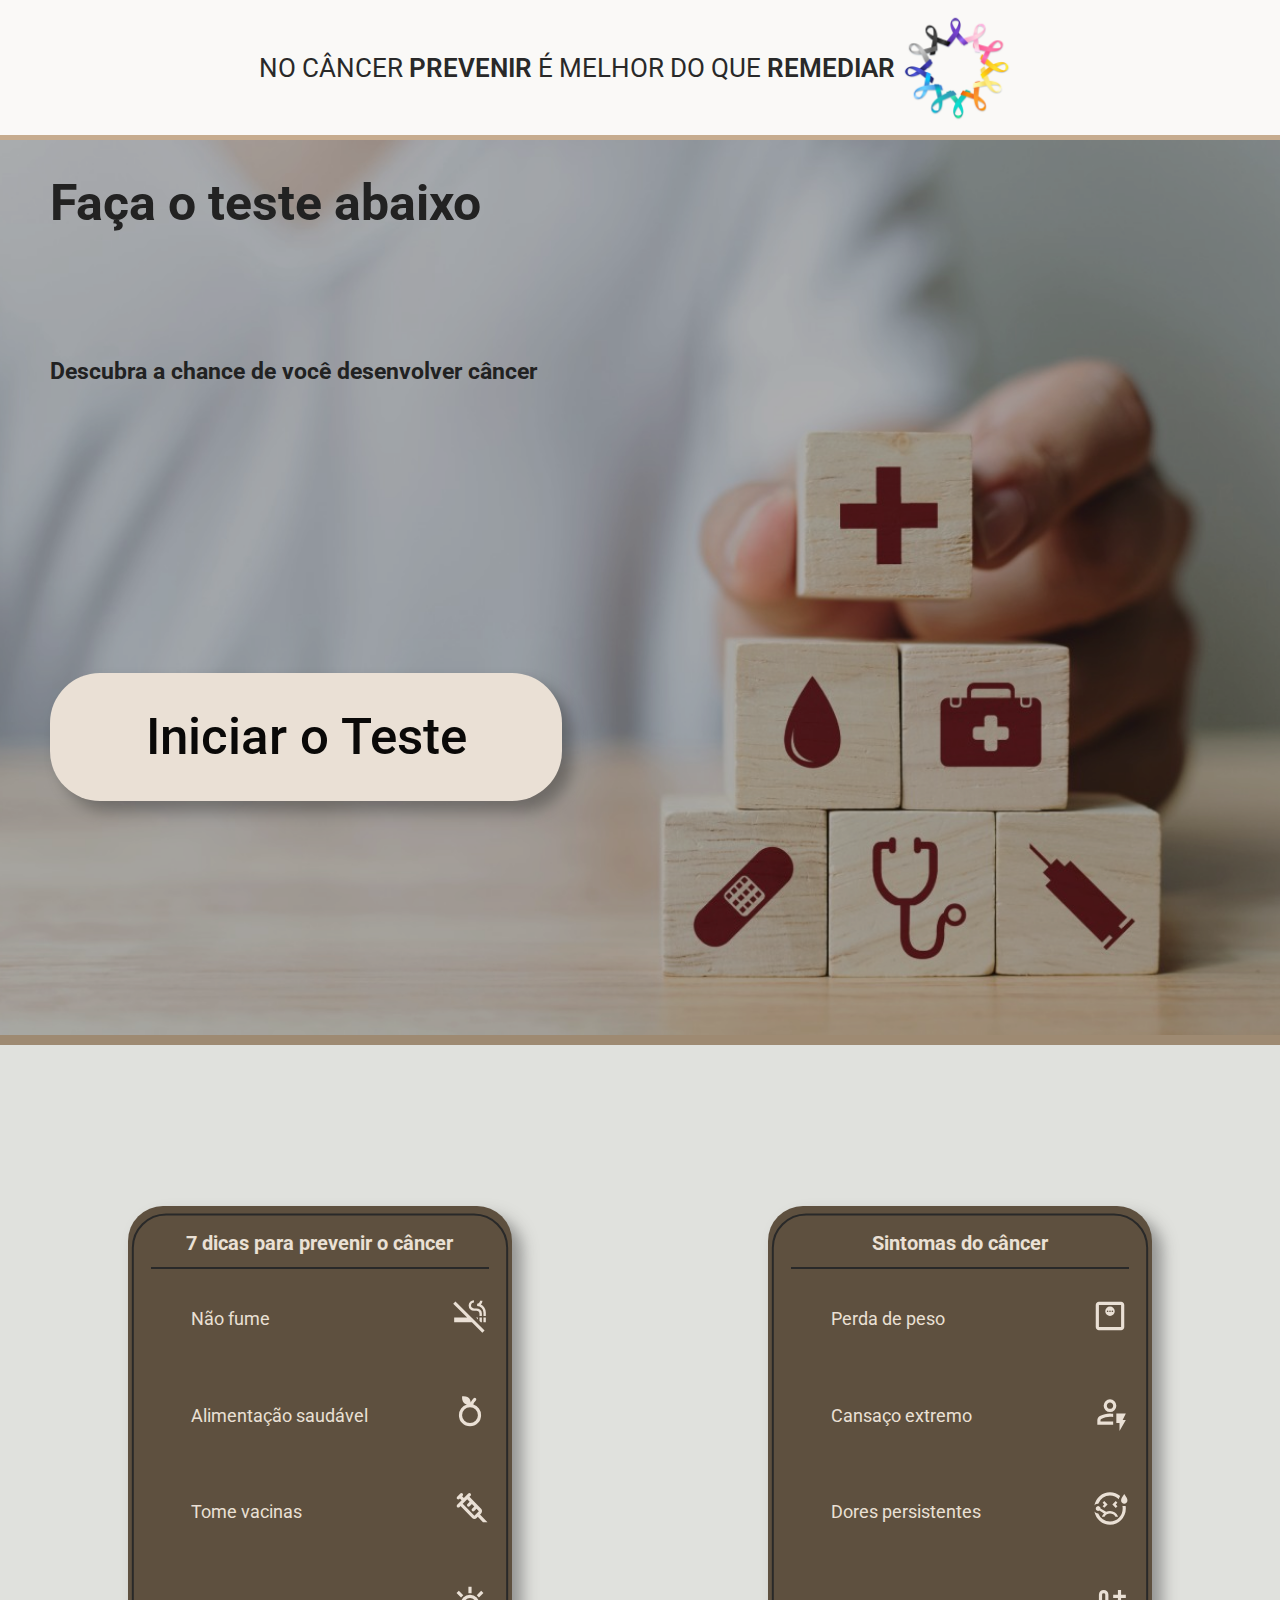
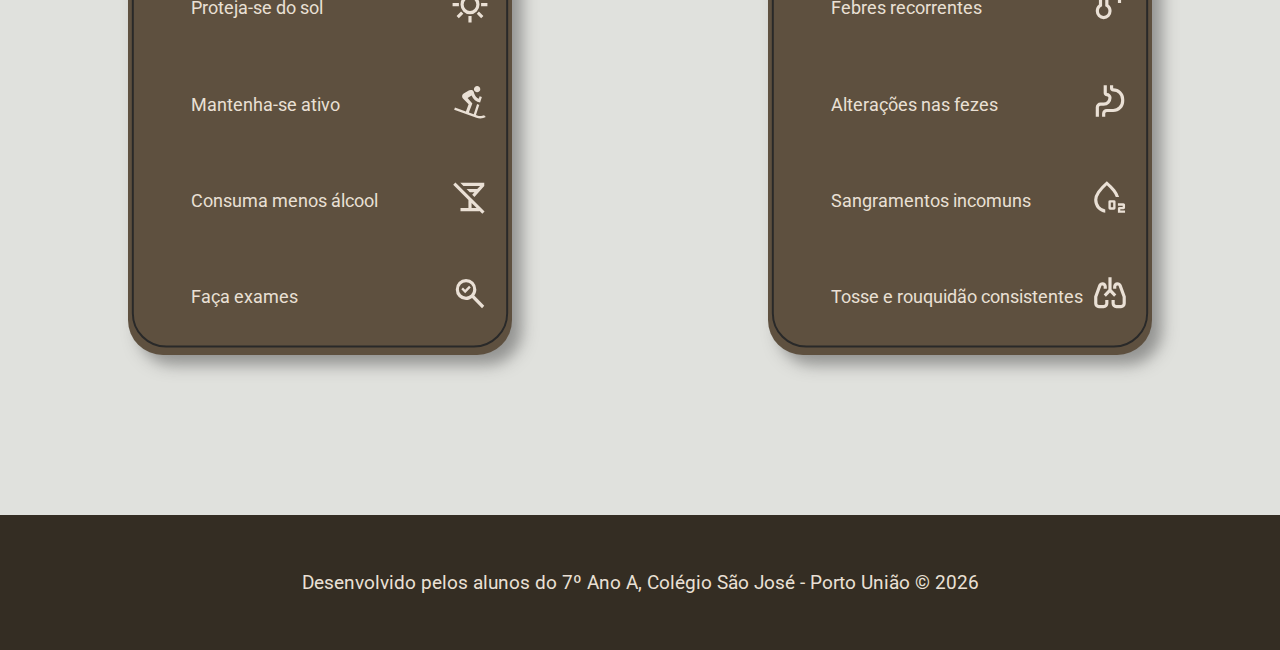
==== commit 622730aa: "Teste" ====
--- a/index.html
+++ b/index.html
@@ -109,7 +109,7 @@
             </div>
         </div>
     </div>
-    
+
     <footer>
         <p>Desenvolvido pelos alunos do 7º Ano A, Colégio São José - Porto União © <span id="year"></span></p>
     </footer>
--- a/css/style.css
+++ b/css/style.css
@@ -30,7 +30,6 @@
     max-height: 100%;
     min-height: 100%;
     border-top: #c6ac8f solid 5px;
-    z-index: 1;
     position: absolute;
 }
 
@@ -52,7 +51,6 @@
     height: 100%;
     width: 100%;
     background: rgba(0, 0, 0, 0.3); /* Transparência por cima da imagem */
-    z-index: 2;
     position: absolute;
     bottom: 0;
     min-height: 100%;
@@ -77,7 +75,6 @@
     color: #0a0908;
     display: grid;
     grid-template-rows: 2fr 1fr 6fr;
-    z-index: 3;
     padding-left: 50px;
     min-height: 100%;
 }
@@ -214,6 +211,10 @@
     max-height: 100%;
 }
 
+*, *::before, *::after {
+    box-sizing: border-box;
+}
+
 ul{
     list-style: none;
     display: flex;
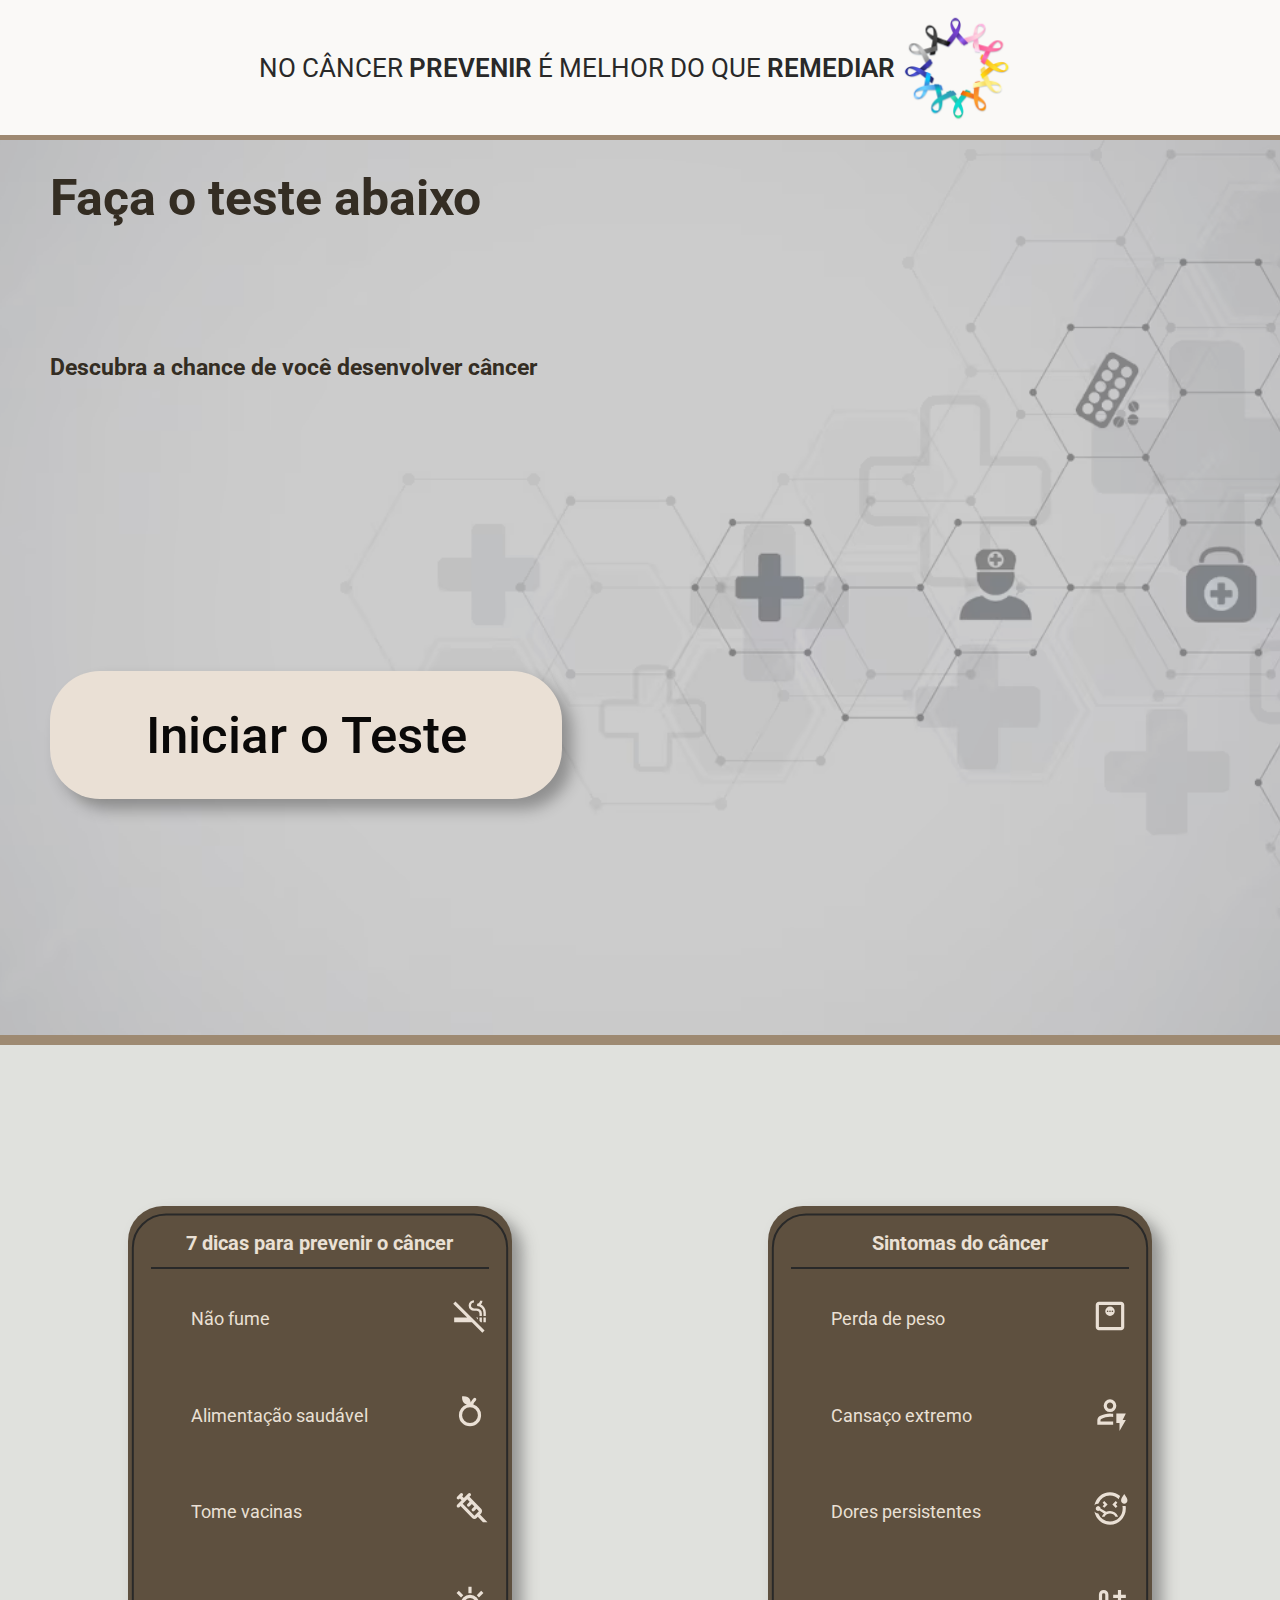
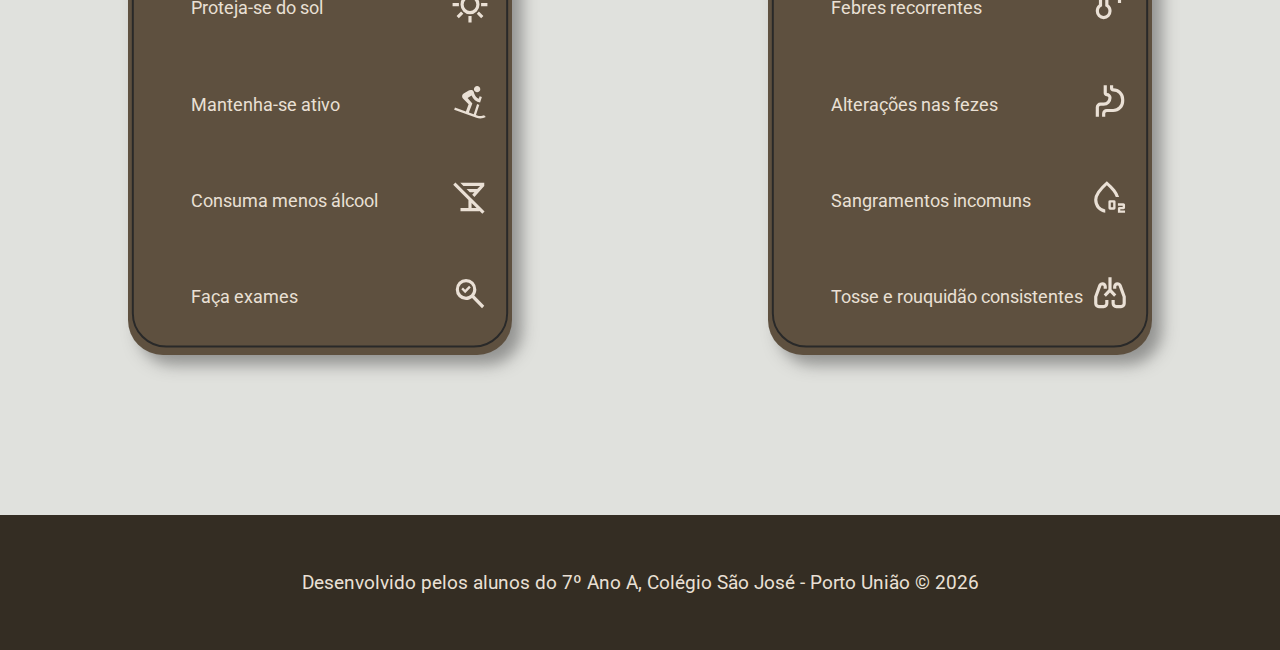
==== commit 6e2428a6: "Final version" ====
--- a/index.html
+++ b/index.html
@@ -23,7 +23,7 @@
     <!--Hereo-->
     <div class="hereo">
         <div class="image">
-            <img src="images/fundo_medico.jpg" alt="Fundo com um medico">
+            <img src="images/Just_a_background.avif" alt="Plano de fundo com temática de saúde">
             <div class="transparency">
                 <div class="texts">
                     <div id="h1">
--- a/css/style.css
+++ b/css/style.css
@@ -30,7 +30,6 @@
     max-height: 100%;
     min-height: 100%;
     border-top: #c6ac8f solid 5px;
-    position: absolute;
 }
 
 .hereo{
@@ -48,10 +47,11 @@
 }
 
 .transparency {
-    height: 100%;
-    width: 100%;
-    background: rgba(0, 0, 0, 0.3); /* Transparência por cima da imagem */
+    height: 100vh;
+    width: 100%;
+    background: rgba(0, 0, 0, 0.2); /* Transparência por cima da imagem */
     position: absolute;
+    top: 15vh;
     bottom: 0;
     min-height: 100%;
 }
@@ -72,7 +72,6 @@
     width: 100% - 50px;
     height: 100%;
     max-height: 100%;
-    color: #0a0908;
     display: grid;
     grid-template-rows: 2fr 1fr 6fr;
     padding-left: 50px;
@@ -82,13 +81,13 @@
 #h1{
     font-size: 25px;
     grid-row: 1 / 2;
-    color: #222;
+    color: #342d23;
 }
 
 #h2{
     grid-row: 2 / 3;
     font-size: 15px;
-    color: #222;
+    color: #342d23;
 }
 
 .texts div{
@@ -287,7 +286,7 @@
     }
 
     .image img{
-        object-position: 10% 85%;
+        object-position: 50% 0%;
     }
 
     #h1, #h2{
